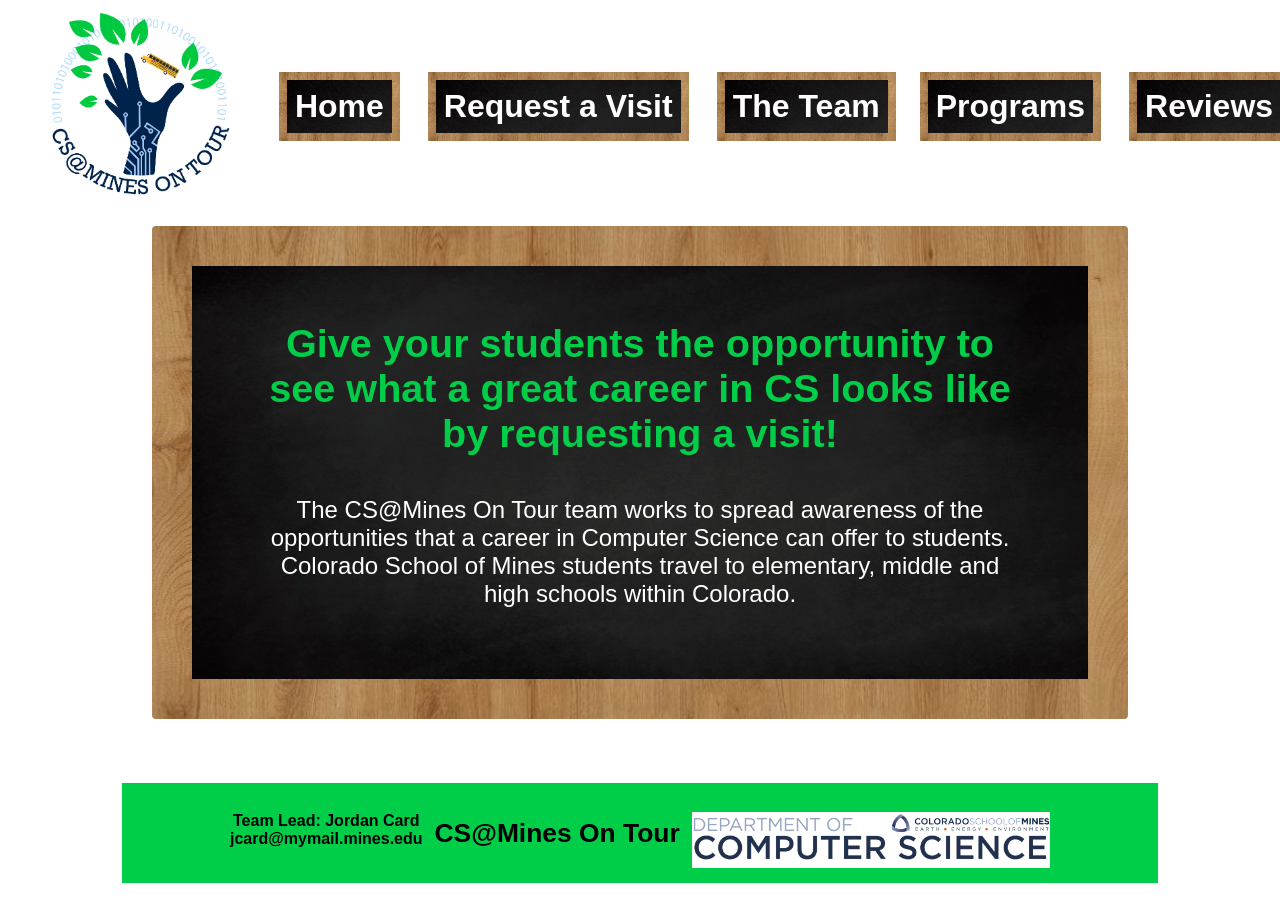
==== index.html @ c246c29a "Before me" ====
<!DOCTYPE html>
<html lang="en">
<head>
	<title>CS@Mines On Tour</title>
	<meta charset="UTF-8">
	<meta name="viewport" content="width=device-width, initial-scale=1.0">
	<meta name="description" content="CS@Mines On Tour">
	<link rel="stylesheet" type="text/css" href="templateStyle.css">
	<link rel="stylesheet" type="text/css" href="mainStyle.css">

</head>

<body>
	<!-- Nav Menu -->
	<div id="bar">
		<img id="top" src="images/CSlogo.png">
		<ul>
			<li> <a href="index.html">Home</a></li>
			<li> <a href="visit.html">Request a Visit</a></li>
			<li> <a href="theTeam.html">The Team</a></li>
		</ul>

		<ul>
			<li class="menu">
				<a class="menubtn">Programs</a>
					<div class="submenu">
						<ul>
							<a href="highSchool.html">High School</a>	
							<a href="middleSchool.html">Middle School</a>
							<a href="elementarySchool.html">Elementary School</a>
						</ul>
					</div>
			</li>
			<li> <a href="reviews.html">Reviews</a></li>
		</ul>
	</div>

    <article>
	<section>
	<h1>Give your students the opportunity to see what a great career in CS looks like by requesting a visit!</h1>
  <p>The CS@Mines On Tour team works to spread awareness of the opportunities that a career in Computer Science can offer to students. Colorado School of Mines students travel to elementary, middle and high schools within Colorado.
	</section>
	<!-- <section>
		<img id="team" src="images/team2.jpg">
		<img id="team" src="images/dectech1.png">
	</section> -->
    </article>

		<section id="footer">
			<p class="footer">Team Lead: Jordan Card <br> jcard@mymail.mines.edu </p>
			<h1 class="footer">CS@Mines On Tour</h1>
			<img id="minesImage" src="images/minesLogo.png" class="footer">
		</section>

</body>

</html>
---- templateStyle.css ----
#bar ul li a{
	margin-left: 12px;
	margin-right: 12px;
	color: white;
	background-image: url("images/chalkboard.jpg");
	font-family: Chalkboard, ‘Comic Sans’, sans-serif;
	font-weight: bold;
	font-size: 2em;
	padding: 8px;
	border-radius: 7px;
	border-image: url("images/wood.jpg") 30 round;
	border-width: 8px;
	border-style: solid;
	text-align: center;
	text-decoration: none;

}

#top{
	text-decoration: none;
	padding: 0 2em 0 1.5em;
	max-width: 12em;
	max-height: 12em;

}

/*Title bar style*/
#bar{
	display: flex;
	justify-content: center;
	align-items: center;
	margin-top: 1%;
	min-width: 1320px;
}

/*start extra*/
ul {
    display: inline;
    padding: 0;
    overflow: hidden;
}


li {
    display: inline;
}

li a, .menubtn {
    display: inline-block;
    text-align: center;
    text-decoration: none;
}

.submenu a {
    color: royalblue;
    padding: 12px 16px;
    text-decoration: none;
    display: block;
    text-align:center;
    -webkit-transition: width 2s;
    transition: width 1s;

}


li.menu {
    display: inline-block;
}

.submenu {
    display: none;
    position: absolute;
    min-width: 100px;
    z-index: 1;
}

.menu:hover .submenu {
    display: block;
}


.footer{
	color: black;
	font-weight: bold;

}

#footer{
	display: flex;
	justify-content: space-around;
	background-color: #00CE49;
	margin-left: auto;
	margin-right: auto;
	margin-bottom: 15px;
	font-family: Chalkboard, ‘Comic Sans’, sans-serif;
	width: 65%;
	height: 5%;
}

#minesImage{
	margin-top: 1em;
	height: 3.5em;
	background-color: white;
}

#leftBar{
	padding-left: 1em;
	padding-top: 5em;
	width: 8%;
	font-size: 1.75em;
	display: inline;
	float: left;
	margin-top: 40px;
	text-align: center;

}

#leftBorder img{
	display: block;
	width: 110%;
	color:blue;

}

#leftItem{

	position: relative;
}

.centerText{
	position: absolute;
    	top: 40%;
    	left: 15%;
	color: white;
	font-size: 60%;
}
---- mainStyle.css ----
body{
	background-color: white;
	text-align: center;
	color: #ADD8E6;
	margin: auto;
	display: flex;
	flex-direction: column;
	justify-content: center;
}

article{
	border: solid;

	background-image: url("images/chalkboard.jpg");
	background-size: 100% 100%;
	background-repeat: no-repeat;

	padding-top: .5%;
	padding-bottom: 3%;
	margin: 2% auto 5% auto;
	border-style: solid;
	border-radius: 4px;
	border-width: 40px;

	border-image: url("images/wood.jpg") 30 round;
	background-color: white;
	width: 70%;
/* 
	height: 23em;
 */
	color: white;
	font-family: Chalkboard, ‘Comic Sans’, sans-serif;
	font-size: 150%;


}


section{
	padding: 1% 8% 1% 8%;

}

#bullets li{
	display: list-item;
	list-style-type: circle;
	text-align: left;
	margin-left: 5%;
}

article a{
	color: white;
}

.quote{
	text-align: left;
}
#team{
	display: inline-block;
	height: 9em;
	width: 14em;
}

#unpluggedLogo{
	width: 50%;
}

h1{
color: #00CE49;
font-size: 165%;
}

h2{
color: white;
font-size: 130%;
}

.student img{
	width: auto;
	height: 300px;
	border: solid;
	border-width: 0.5em;
	border-color: white;
}

.student p{
	margin-left: 2em;
}

.student {
	display: flex;
	flex-direction: row;
	margin: 2em 2em 2em 2em;
}

#jerry{
  transform: rotate(90deg);
	width: auto;
	height: 200px;
	margin-left: -50px;
	margin-top: 2em;
	margin-bottom: 2em;
	margin-right: -2em;

}
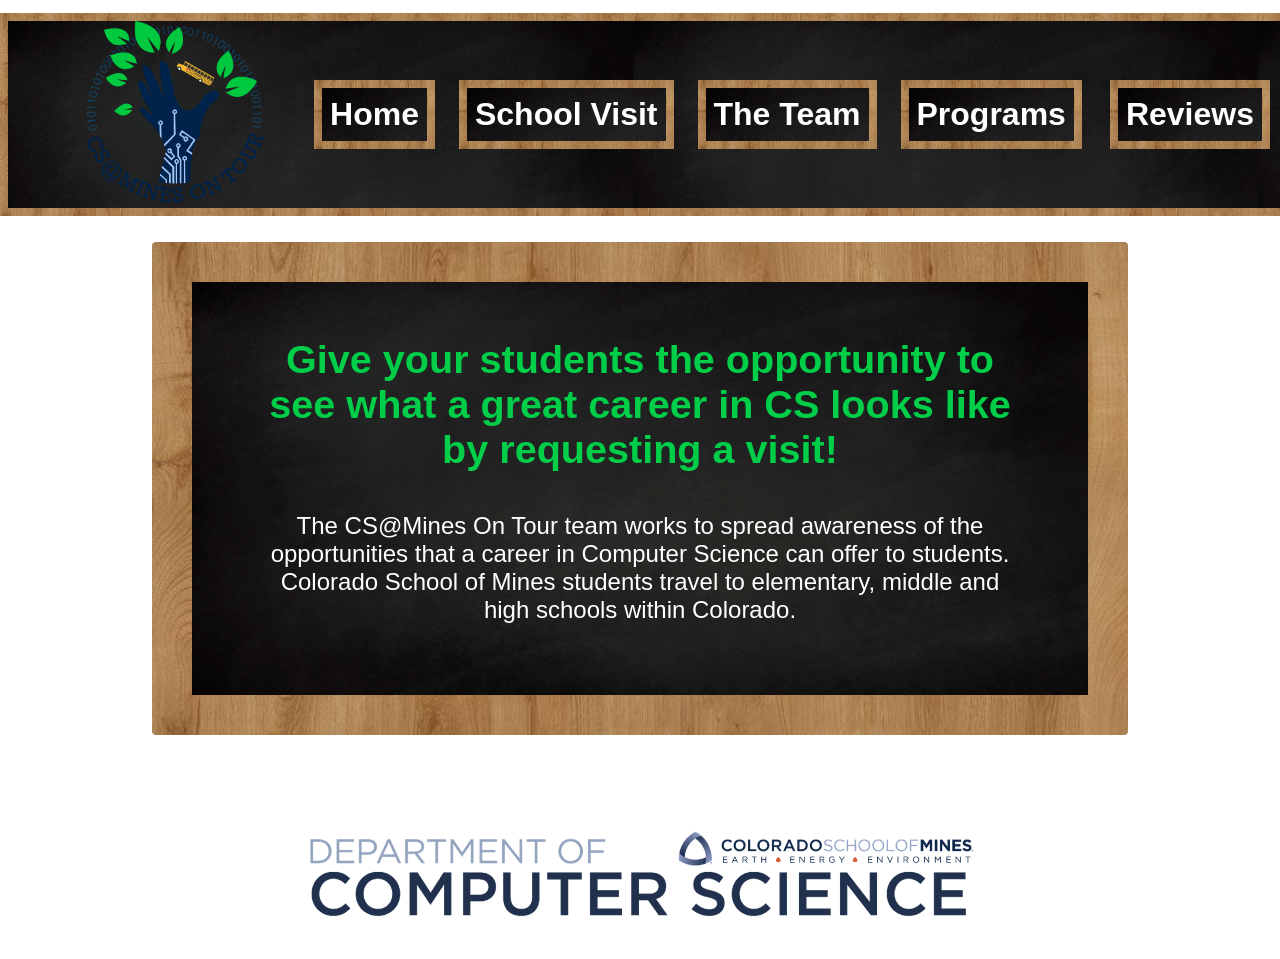
==== commit 6884229d: "Changes done by Morgan" ====
--- a/index.html
+++ b/index.html
@@ -13,10 +13,23 @@
 <body>
 	<!-- Nav Menu -->
 	<div id="bar">
-		<img id="top" src="images/CSlogo.png">
+		<img id="top" src="images/CSlogo.png" alt="CS@Mines On Tour Logo">
 		<ul>
 			<li> <a href="index.html">Home</a></li>
-			<li> <a href="visit.html">Request a Visit</a></li>
+		</ul>
+		
+		<ul>
+			<li class="menu">
+                                <a class="menubtn">School Visit</a>
+                                        <div class="submenu">
+						<ul>
+                                                        <a href="visit.html">Request A Visit</a>
+                                                        <a href="visitPrep.html">Visit Prep</a>
+						</ul>
+					</div>
+			</li>
+		</ul>
+		<ul>	
 			<li> <a href="theTeam.html">The Team</a></li>
 		</ul>
 
@@ -47,9 +60,7 @@
     </article>
 
 		<section id="footer">
-			<p class="footer">Team Lead: Jordan Card <br> jcard@mymail.mines.edu </p>
-			<h1 class="footer">CS@Mines On Tour</h1>
-			<img id="minesImage" src="images/minesLogo.png" class="footer">
+			<img id="minesImage" src="images/minesLogo.png" class="footer" alt="CS@Mines logo">
 		</section>
 
 </body>
--- a/templateStyle.css
+++ b/templateStyle.css
@@ -26,6 +26,11 @@
 
 /*Title bar style*/
 #bar{
+    border-radius: 7px;
+	border-image: url("images/wood.jpg") 30 round;
+	border-width: 8px;
+	border-style: solid;
+    background-image: url("images/chalkboard.jpg");
 	display: flex;
 	justify-content: center;
 	align-items: center;
@@ -79,8 +84,9 @@
 }
 
 
-.footer{
-	color: black;
+/* Footer */
+#footer{
+	color: red;
 	font-weight: bold;
 
 }
@@ -88,7 +94,6 @@
 #footer{
 	display: flex;
 	justify-content: space-around;
-	background-color: #00CE49;
 	margin-left: auto;
 	margin-right: auto;
 	margin-bottom: 15px;
@@ -99,7 +104,8 @@
 
 #minesImage{
 	margin-top: 1em;
-	height: 3.5em;
+	height: 100%;
+	width: 80%;
 	background-color: white;
 }
 
@@ -132,5 +138,6 @@
     	top: 40%;
     	left: 15%;
 	color: white;
+
 	font-size: 60%;
 }
--- a/mainStyle.css
+++ b/mainStyle.css
@@ -41,7 +41,7 @@
 
 }
 
-#bullets li{
+.bullets li{
 	display: list-item;
 	list-style-type: circle;
 	text-align: left;
@@ -63,6 +63,11 @@
 
 #unpluggedLogo{
 	width: 50%;
+}
+
+#h2toh1{ /*Need it to make it ADA compliant */
+	color: #00CE49;
+	font-size: 165%;
 }
 
 h1{
@@ -104,3 +109,7 @@
 
 }
 
+footer img{
+	margin: auto;
+	width: 100%;
+}
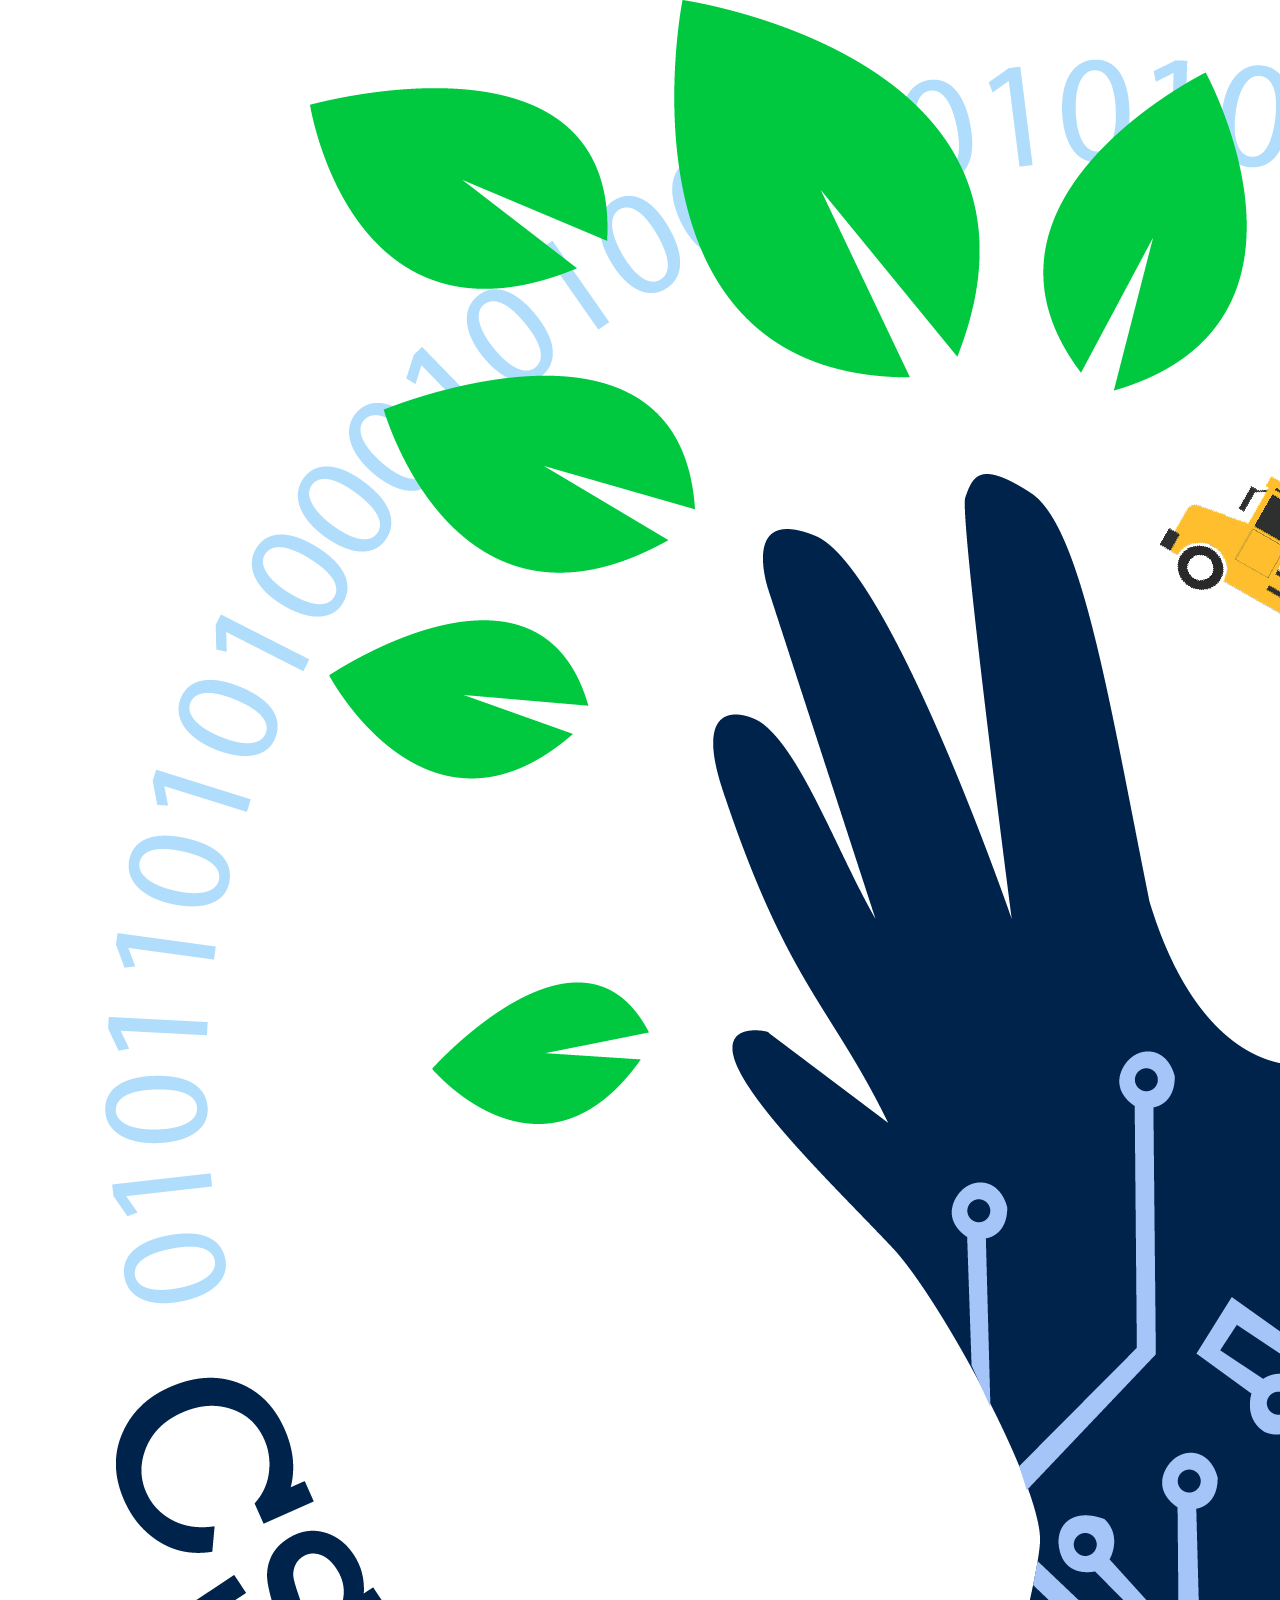
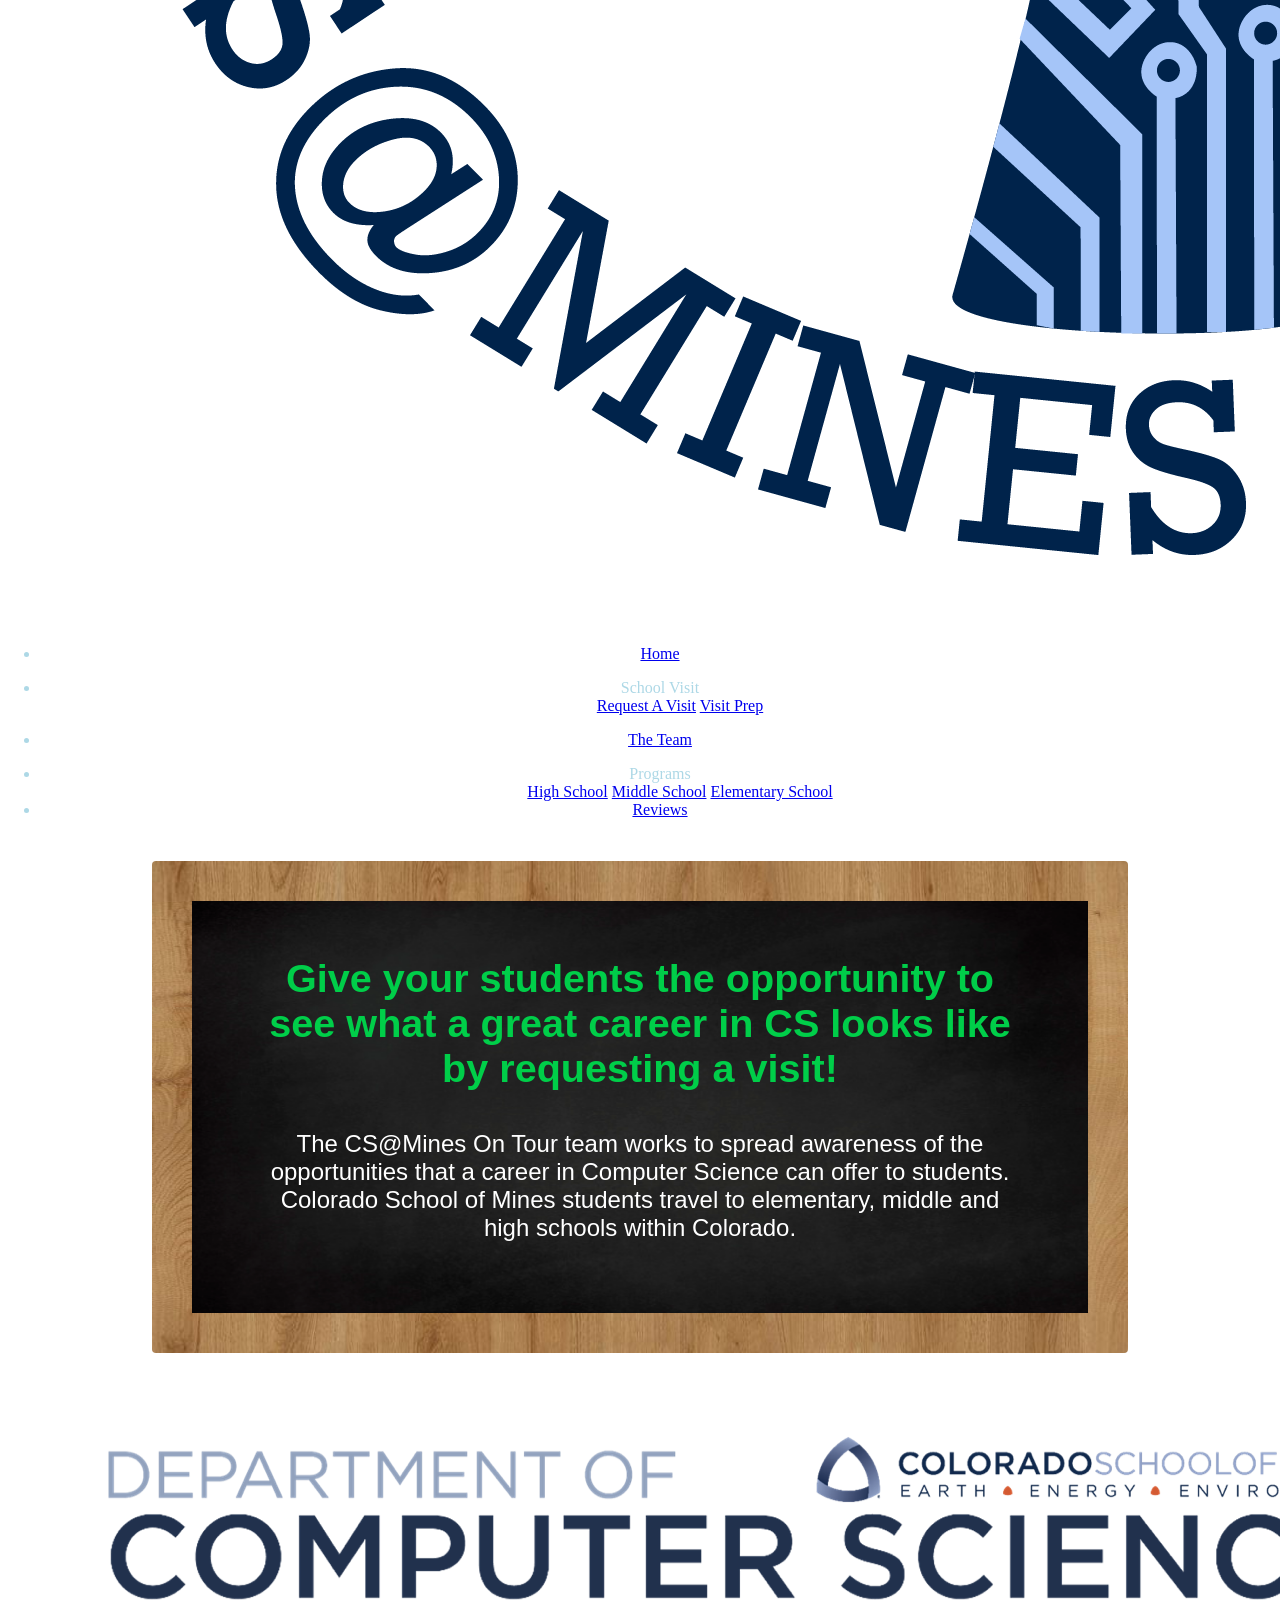
==== commit 296e66aa: "Header finished" ====
--- a/index.html
+++ b/index.html
@@ -5,7 +5,6 @@
 	<meta charset="UTF-8">
 	<meta name="viewport" content="width=device-width, initial-scale=1.0">
 	<meta name="description" content="CS@Mines On Tour">
-	<link rel="stylesheet" type="text/css" href="templateStyle.css">
 	<link rel="stylesheet" type="text/css" href="mainStyle.css">
 
 </head>
--- a/mainStyle.css
+++ b/mainStyle.css
@@ -55,14 +55,11 @@
 .quote{
 	text-align: left;
 }
+
 #team{
 	display: inline-block;
 	height: 9em;
 	width: 14em;
-}
-
-#unpluggedLogo{
-	width: 50%;
 }
 
 #h2toh1{ /*Need it to make it ADA compliant */
@@ -109,7 +106,3 @@
 
 }
 
-footer img{
-	margin: auto;
-	width: 100%;
-}
